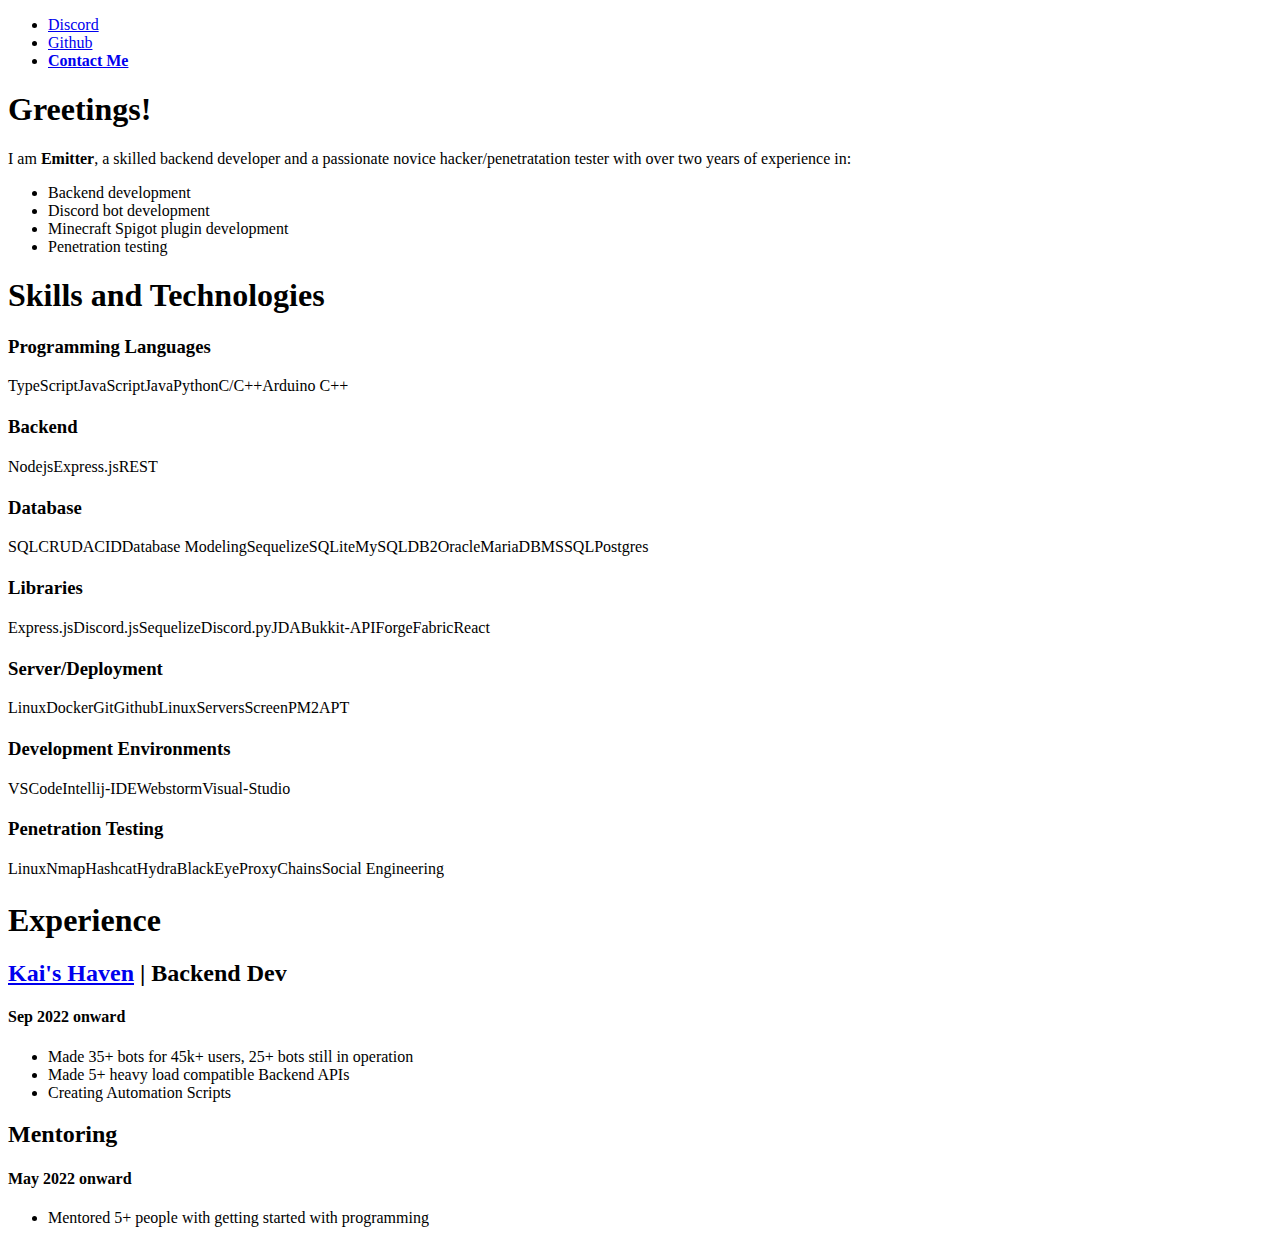
==== index.html @ 0b6a2014 "Update index.html" ====
<!DOCTYPE html>
<html lang="en">

<head>

    <meta charset="UTF-8">
    <meta http-equiv="X-UA-Compatible" content="IE=edge">
    <meta name="viewport" content="width=device-width, initial-scale=1.0">
    <title>Emitter</title>
    <meta name="description" content="Hey there!
    I am Emitter, a backend developer and a Novice hacker/penetratation tester with over 2 years of experience in...">
    <link rel="stylesheet" href="style.css">
    <link rel="shortcut icon" href="https://cdn.discordapp.com/avatars/671016674668838952/3778fc63e6843fc7a1f00087b2a04931.webp?size=512" type="image/x-icon">
    <meta property="og:video" content="https://cdn.discordapp.com/avatars/671016674668838952/3778fc63e6843fc7a1f00087b2a04931.webp?size=512">

</head>

<body>
    <div class="main">

        <nav class="nav">
            <ul class="container">
                <li><a href="https://discord.com/users/671016674668838952" target="_blank">Discord</a></li>
                <li><a href="https://github.com/Emitter-166" target="_blank">Github</a></li>
                <li><a href="mailto:xperimentschaftler@gmail.com" target="_blank"><strong class="link-color">Contact Me</strong></a></li>
            </ul>
        </nav>

        <div class="container intro">
            <h1>Greetings!</h1>
            <p>I am <strong class="white">Emitter</strong>, a skilled backend developer and a passionate novice hacker/penetratation tester with over two years of experience in:</p>

            <ul>
                <li>Backend development</li>
                <li>Discord bot development</li>
                <li>Minecraft Spigot plugin development</li>
                <li>Penetration testing</li>
            </ul>

        </div>

        <div class="container skills">
            <h1 class="section-header white ">Skills and Technologies</h1>

            <h3>Programming Languages</h3>
            <p>TypeScriptㅤJavaScriptㅤJavaㅤPythonㅤC/C++ㅤArduino C++</p>

            <h3>Backend</h3>
            <p>NodejsㅤExpress.jsㅤREST</p>

            <h3>Database</h3>
            <p>SQLㅤCRUDㅤACIDㅤDatabase ModelingㅤSequelizeㅤSQLiteㅤMySQLㅤDB2ㅤOracleㅤMariaDBㅤMSSQLㅤPostgres</p>

            <h3>Libraries</h3>
            <p>Express.jsㅤDiscord.jsㅤSequelizeㅤDiscord.pyㅤJDAㅤBukkit-APIㅤForgeㅤFabricㅤReact</p>

            <h3>Server/Deployment</h3>
            <p>LinuxㅤDockerㅤGitㅤGithubㅤLinuxㅤServersㅤScreenㅤPM2ㅤAPT</p>

            <h3>Development Environments</h3>
            <p>VSCodeㅤIntellij-IDEㅤWebstormㅤVisual-Studio</p>

            <h3>Penetration Testing</h3>
            <p>LinuxㅤNmapㅤHashcatㅤHydraㅤBlackEyeㅤProxyChainsㅤSocial Engineering</p>
        </div>


        <div class="container experiences">
            <h1 class="section-header white">Experience</h1>

            <div class="experience">
                <h2><a href="https://discord.gg/kai-haven" target="_blank">Kai's Haven</a> | Backend Dev</h2>
                <h4>Sep 2022 onward</h4>
                <ul>
                    <li>Made 35+ bots for 45k+ users, 25+ bots still in operation</li>
                    <li>Made 5+ heavy load compatible Backend APIs</li>
                    <li>Creating Automation Scripts</li>
                </ul>
            </div>

            <div class="experience">
                <h2>Mentoring</h2>
                <h4>May 2022 onward</h4>
                <ul>
                    <li>Mentored 5+ people with getting started with programming</li>
                </ul>
            </div>

        </div>

    </div>
</body>

</html>
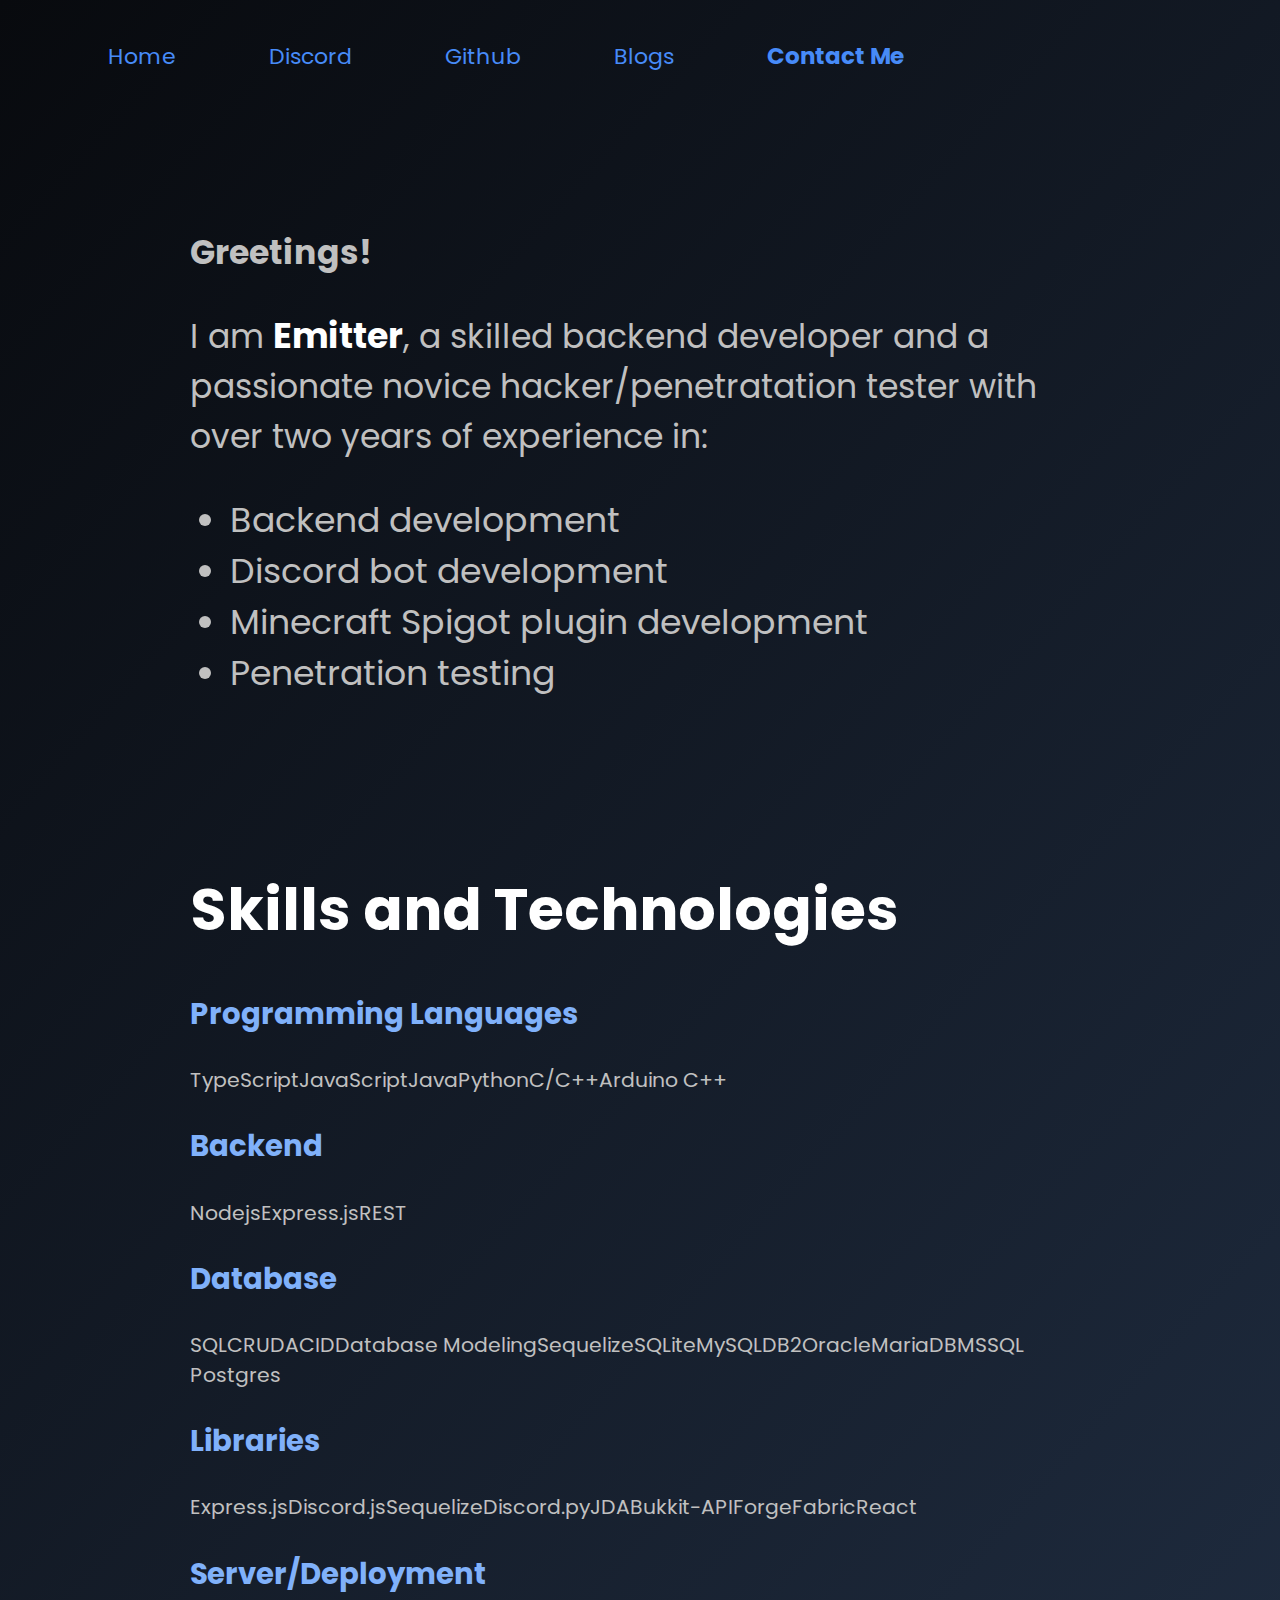
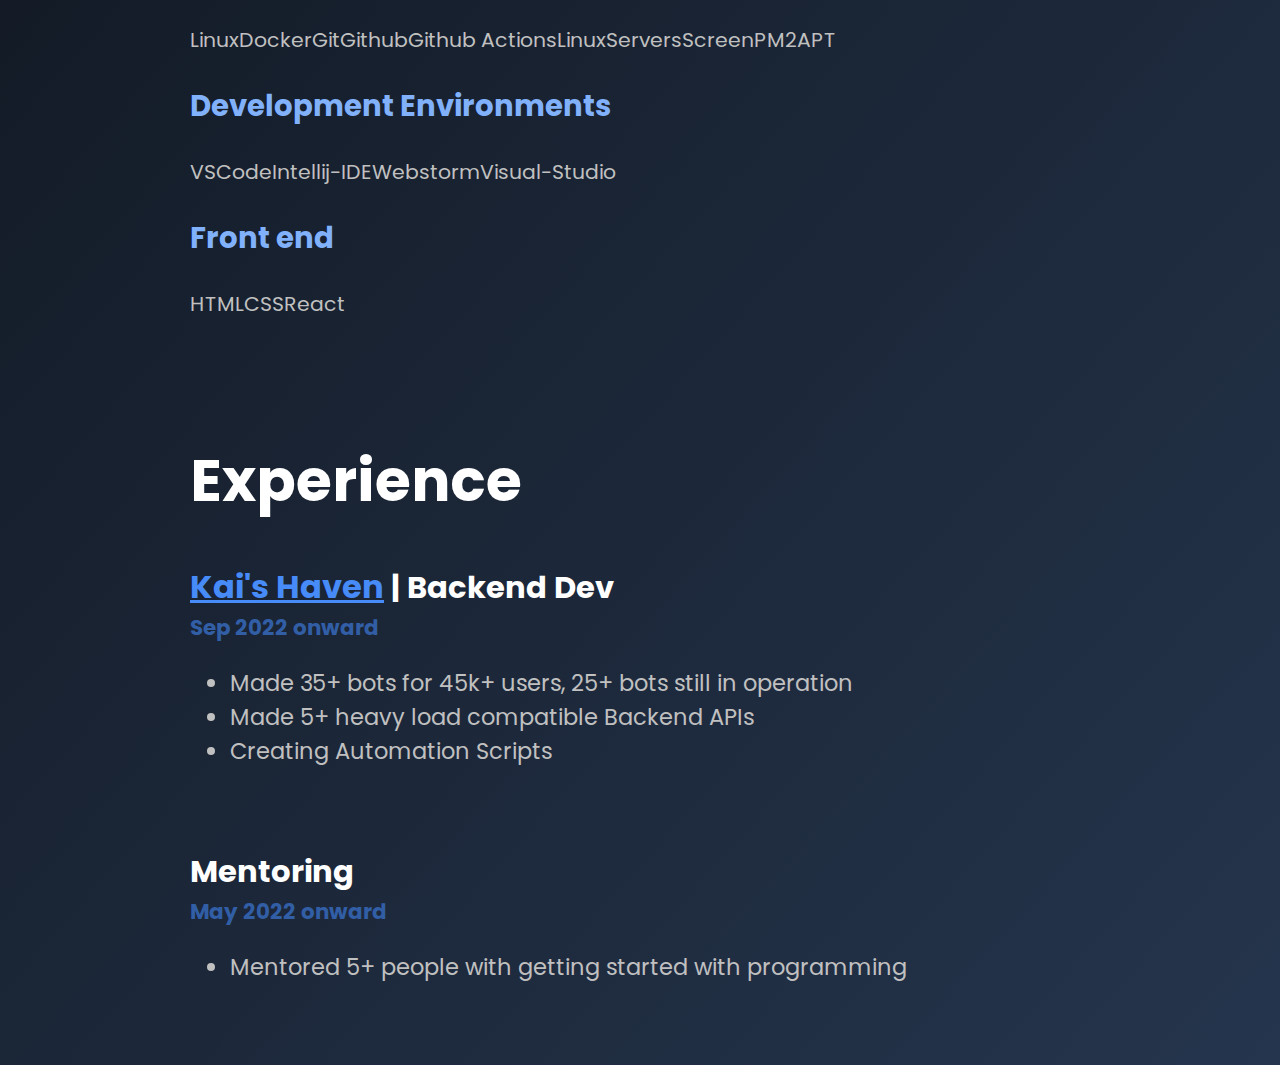
==== commit 34eca720: "." ====
--- a/index.html
+++ b/index.html
@@ -20,8 +20,10 @@
 
         <nav class="nav">
             <ul class="container">
+                <li><a href="/index.html">Home</a></li>
                 <li><a href="https://discord.com/users/671016674668838952" target="_blank">Discord</a></li>
                 <li><a href="https://github.com/Emitter-166" target="_blank">Github</a></li>
+                <li><a href="/blogs.html">Blogs</a></li>
                 <li><a href="mailto:xperimentschaftler@gmail.com" target="_blank"><strong class="link-color">Contact Me</strong></a></li>
             </ul>
         </nav>
@@ -55,13 +57,13 @@
             <p>Express.jsㅤDiscord.jsㅤSequelizeㅤDiscord.pyㅤJDAㅤBukkit-APIㅤForgeㅤFabricㅤReact</p>
 
             <h3>Server/Deployment</h3>
-            <p>LinuxㅤDockerㅤGitㅤGithubㅤLinuxㅤServersㅤScreenㅤPM2ㅤAPT</p>
+            <p>LinuxㅤDockerㅤGitㅤGithubㅤGithub ActionsㅤLinuxㅤServersㅤScreenㅤPM2ㅤAPT</p>
 
             <h3>Development Environments</h3>
             <p>VSCodeㅤIntellij-IDEㅤWebstormㅤVisual-Studio</p>
 
-            <h3>Penetration Testing</h3>
-            <p>LinuxㅤNmapㅤHashcatㅤHydraㅤBlackEyeㅤProxyChainsㅤSocial Engineering</p>
+            <h3>Front end</h3>
+            <p>HTMLㅤCSSㅤReact</p>
         </div>
 
 
--- a/style.css
+++ b/style.css
@@ -0,0 +1,146 @@
+@import url('https://fonts.googleapis.com/css2?family=Poppins:wght@100;400;500;600;700;800&display=swap');
+
+*{
+    color: rgb(192, 192, 192);
+    font-family: Poppins;
+    font-size: 1.05em;
+}
+
+
+body {
+    margin: 0;
+    background-image: linear-gradient(132deg, rgb(8, 10, 14) 0%, rgb(37, 53, 77) 100%);
+    background-repeat: no-repeat;
+
+}
+
+.main {
+    min-height: 100vh;
+    height: 100%vh;
+}
+
+.container{
+    max-width: 900px;
+    margin: 0 auto;
+}
+
+.nav li{
+    display: inline;
+}
+
+.nav {
+    padding: 2em 0;
+    margin-left: -15em;
+}
+
+.nav a{
+    text-decoration: none;
+    color: rgb(71, 139, 248);
+    font-size: 22px;
+    padding: .25em 2em;
+    border-radius: 4px;
+
+}
+
+.nav a:hover{
+    transition: 150ms;
+    background-color: rgba(71, 139, 248, .3);
+    text-decoration: underline;
+}
+
+.link-color {
+    color:rgb(71, 139, 248);
+}
+
+.white{
+    color: white;
+}
+
+.intro{
+    font-size: 1.7em;
+    padding: 3em;
+}
+
+.section-header{
+    font-size: 3em;
+    font-weight: bold;
+}
+
+.skills h3{
+    font-weight: bold;
+    color: rgb(128, 177, 250);
+    font-size: 1.5em;
+}
+
+.skills {
+    padding-bottom: 3em;
+}
+
+.experience {
+    margin-bottom: 4em;
+}
+.experience h2{
+    font-weight: bold;
+    font-size: 1.5em;
+    color: white;
+    margin-bottom: 0;
+
+}
+
+.experience h2 a{
+    color:rgb(71, 139, 248);
+}
+
+.experience h4{
+    margin: 0%;
+    color:rgb(49, 94, 165);
+}
+
+.blogs{
+    margin-top: 2em;
+}
+
+.blog h2{
+    color: white
+}
+
+.blog-list{
+    margin-top: 0 1em;
+}
+
+
+.blog-list a{
+    color: rgb(71, 139, 248);
+    text-decoration-line: underline;
+}
+
+.blog-list h2{
+    margin: 0;
+}
+
+.blog-list h4{
+    color:rgb(49, 94, 165);
+    margin: 0;
+}
+
+.blogs li{
+    padding: 1em;
+    border-radius: 10px;
+    list-style: none;
+}
+
+.blogs li:hover{
+    transition: 150ms;
+    background-color:rgba(71, 139, 248, .3) ;
+}
+
+.blog-container{
+    margin: 0 auto;
+    max-width: 1500px; 
+} 
+
+input[type="checkbox"]{
+    width: 20px;
+    height: 20px;
+}
+  
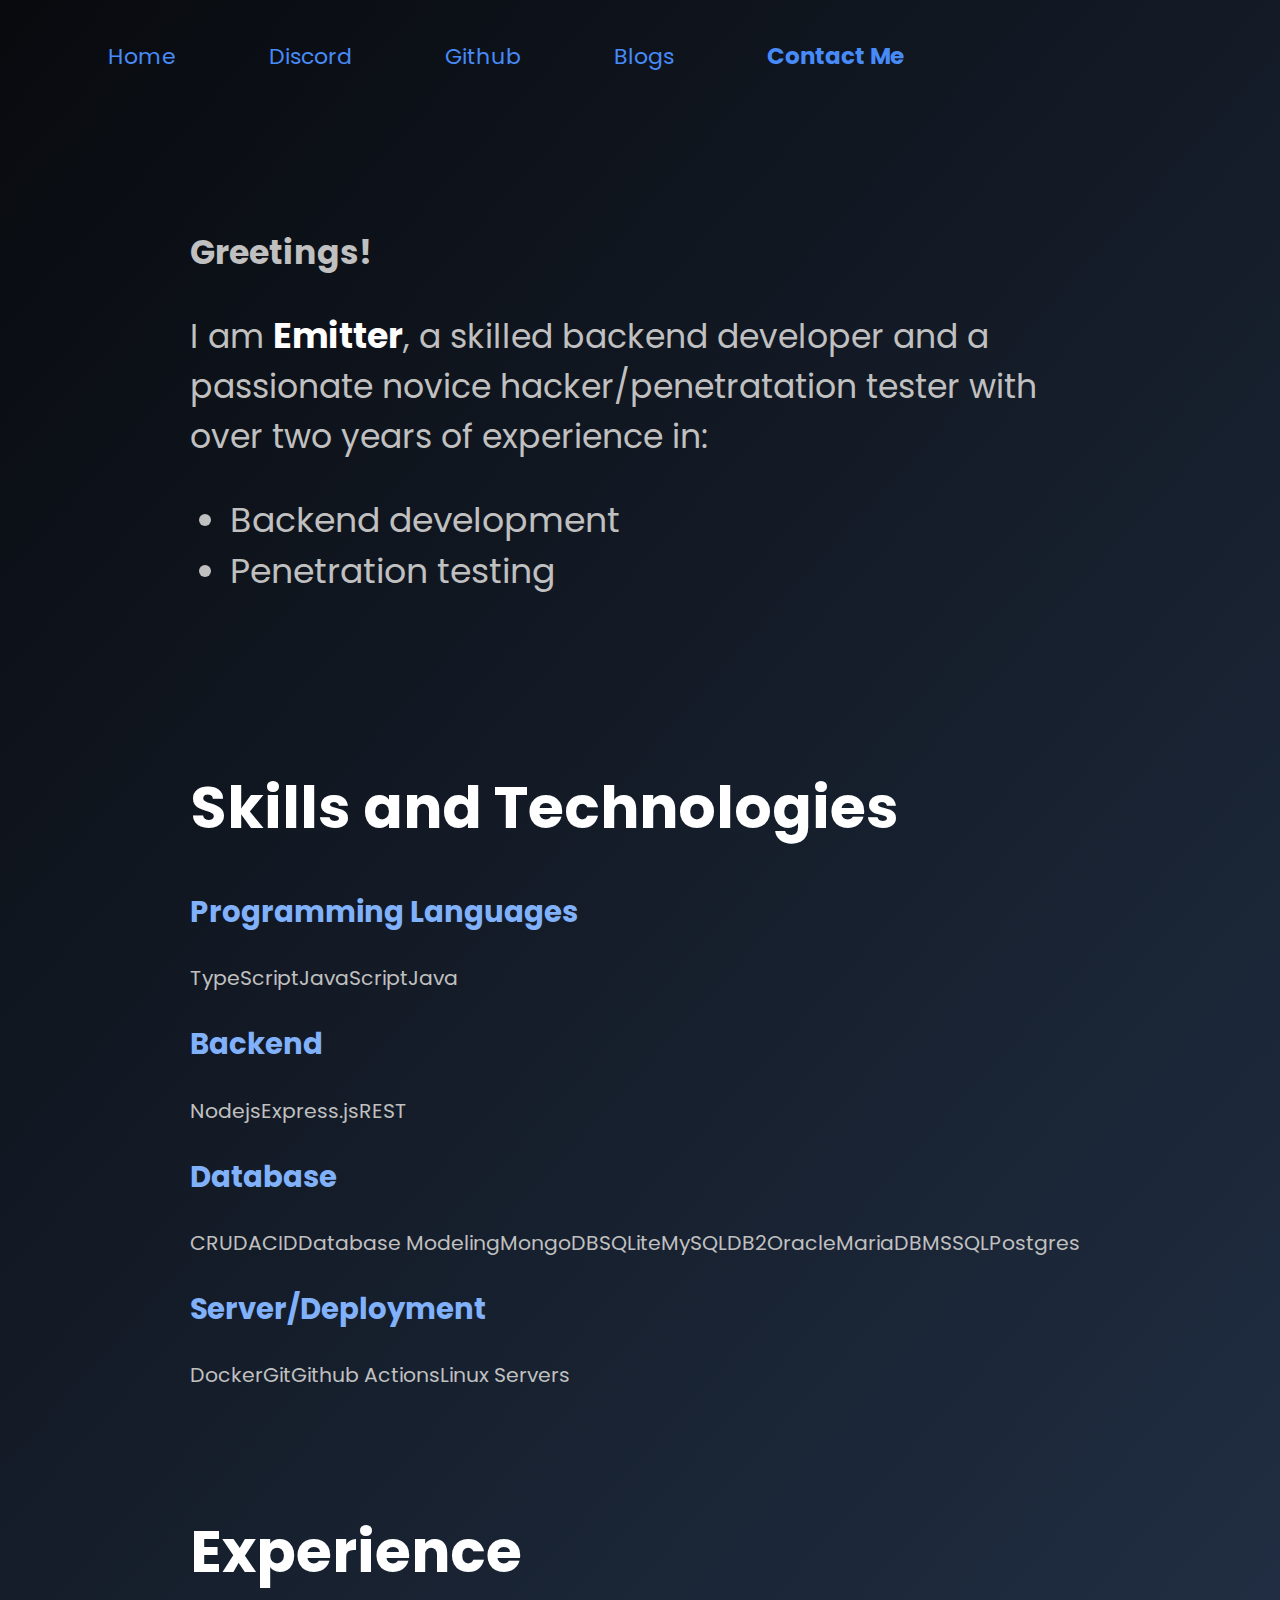
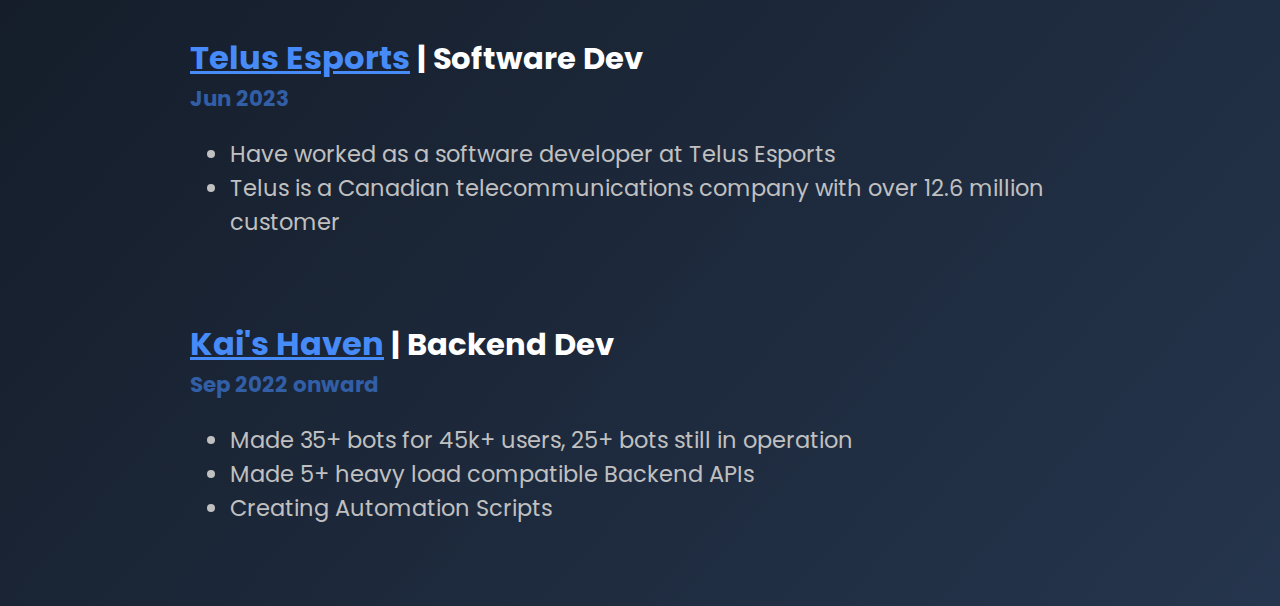
==== commit 9003adc0: "cleaned some skills" ====
--- a/index.html
+++ b/index.html
@@ -34,8 +34,6 @@
 
             <ul>
                 <li>Backend development</li>
-                <li>Discord bot development</li>
-                <li>Minecraft Spigot plugin development</li>
                 <li>Penetration testing</li>
             </ul>
 
@@ -45,30 +43,31 @@
             <h1 class="section-header white ">Skills and Technologies</h1>
 
             <h3>Programming Languages</h3>
-            <p>TypeScriptㅤJavaScriptㅤJavaㅤPythonㅤC/C++ㅤArduino C++</p>
+            <p>TypeScriptㅤJavaScriptㅤJava</p>
 
             <h3>Backend</h3>
             <p>NodejsㅤExpress.jsㅤREST</p>
 
             <h3>Database</h3>
-            <p>SQLㅤCRUDㅤACIDㅤDatabase ModelingㅤSequelizeㅤSQLiteㅤMySQLㅤDB2ㅤOracleㅤMariaDBㅤMSSQLㅤPostgres</p>
-
-            <h3>Libraries</h3>
-            <p>Express.jsㅤDiscord.jsㅤSequelizeㅤDiscord.pyㅤJDAㅤBukkit-APIㅤForgeㅤFabricㅤReact</p>
+            <p>CRUDㅤACIDㅤDatabase ModelingㅤMongoDBㅤSQLiteㅤMySQLㅤDB2ㅤOracleㅤMariaDBㅤMSSQLㅤPostgres</p>
 
             <h3>Server/Deployment</h3>
-            <p>LinuxㅤDockerㅤGitㅤGithubㅤGithub ActionsㅤLinuxㅤServersㅤScreenㅤPM2ㅤAPT</p>
+            <p>DockerㅤGitㅤGithub ActionsㅤLinux Serversㅤ</p>
 
-            <h3>Development Environments</h3>
-            <p>VSCodeㅤIntellij-IDEㅤWebstormㅤVisual-Studio</p>
-
-            <h3>Front end</h3>
-            <p>HTMLㅤCSSㅤReact</p>
         </div>
 
 
         <div class="container experiences">
             <h1 class="section-header white">Experience</h1>
+
+            <div class="experience">
+                <h2><a href="http://telus.com/" target="_blank">Telus Esports</a> | Software Dev</h2>
+                <h4>Jun 2023</h4>
+                <ul>
+                    <li>Have worked as a software developer at Telus Esports</li>
+                    <li>Telus is a Canadian telecommunications company with over 12.6 million customer</li>
+                </ul>
+            </div>
 
             <div class="experience">
                 <h2><a href="https://discord.gg/kai-haven" target="_blank">Kai's Haven</a> | Backend Dev</h2>
@@ -80,14 +79,6 @@
                 </ul>
             </div>
 
-            <div class="experience">
-                <h2>Mentoring</h2>
-                <h4>May 2022 onward</h4>
-                <ul>
-                    <li>Mentored 5+ people with getting started with programming</li>
-                </ul>
-            </div>
-
         </div>
 
     </div>
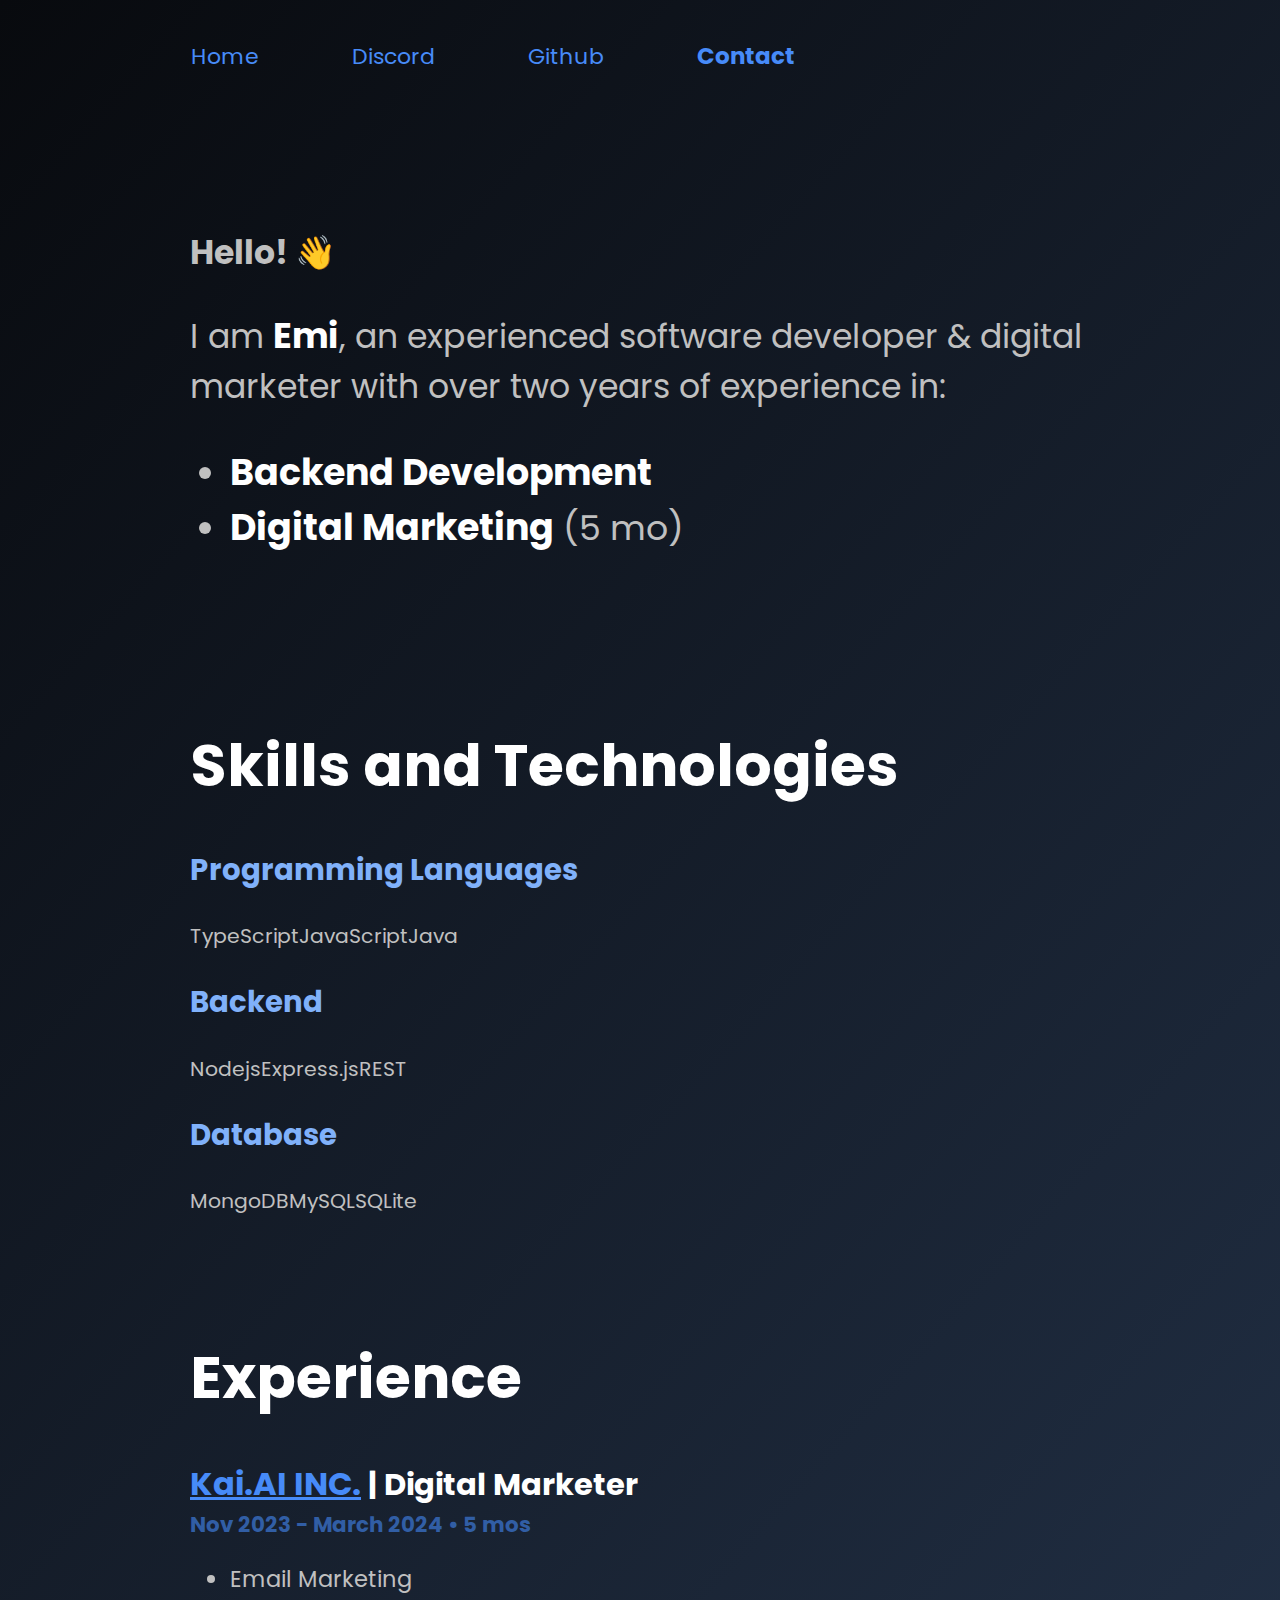
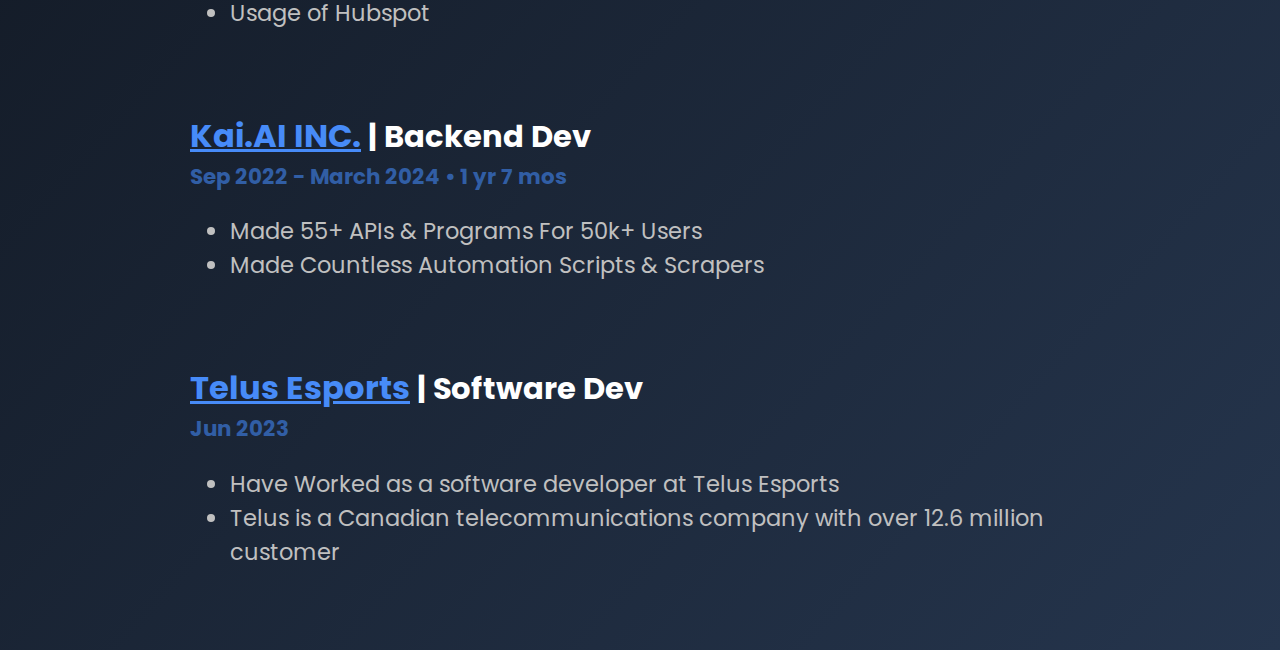
==== commit ebfb714f: "updated to the latest information" ====
--- a/index.html
+++ b/index.html
@@ -23,18 +23,19 @@
                 <li><a href="/index.html">Home</a></li>
                 <li><a href="https://discord.com/users/671016674668838952" target="_blank">Discord</a></li>
                 <li><a href="https://github.com/Emitter-166" target="_blank">Github</a></li>
-                <li><a href="/blogs.html">Blogs</a></li>
-                <li><a href="mailto:xperimentschaftler@gmail.com" target="_blank"><strong class="link-color">Contact Me</strong></a></li>
+                <!-- <li><a href="/blogs.html">Blogs</a></li> -->
+                <!-- <li><a href="/donate.html" target="_blank">Donate</a></li> -->
+                <li><a href="mailto:xperimentschaftler@gmail.com" target="_blank"><strong class="link-color">Contact</strong></a></li>
             </ul>
         </nav>
 
         <div class="container intro">
-            <h1>Greetings!</h1>
-            <p>I am <strong class="white">Emitter</strong>, a skilled backend developer and a passionate novice hacker/penetratation tester with over two years of experience in:</p>
+            <h1>Hello! 👋</h1>
+            <p>I am <strong class="white">Emi</strong>, an experienced software developer & digital marketer with over two years of experience in:</p>
 
             <ul>
-                <li>Backend development</li>
-                <li>Penetration testing</li>
+                <li><strong class="white">Backend Development</strong></li>
+                <li><strong class="white">Digital Marketing</strong> (5 mo)</li>
             </ul>
 
         </div>
@@ -49,11 +50,7 @@
             <p>NodejsㅤExpress.jsㅤREST</p>
 
             <h3>Database</h3>
-            <p>CRUDㅤACIDㅤDatabase ModelingㅤMongoDBㅤSQLiteㅤMySQLㅤDB2ㅤOracleㅤMariaDBㅤMSSQLㅤPostgres</p>
-
-            <h3>Server/Deployment</h3>
-            <p>DockerㅤGitㅤGithub ActionsㅤLinux Serversㅤ</p>
-
+            <p>MongoDBㅤMySQLㅤSQLite</p>
         </div>
 
 
@@ -61,21 +58,29 @@
             <h1 class="section-header white">Experience</h1>
 
             <div class="experience">
-                <h2><a href="http://telus.com/" target="_blank">Telus Esports</a> | Software Dev</h2>
-                <h4>Jun 2023</h4>
+                <h2><a href="https://kai.ai/" target="_blank"> Kai.AI INC.</a> | Digital Marketer</h2>
+                <h4>Nov 2023 - March 2024 • 5 mos</h4>
                 <ul>
-                    <li>Have worked as a software developer at Telus Esports</li>
-                    <li>Telus is a Canadian telecommunications company with over 12.6 million customer</li>
+                    <li>Email Marketing</li>
+                    <li>Usage of Hubspot</li>
                 </ul>
             </div>
 
             <div class="experience">
-                <h2><a href="https://discord.gg/kai-haven" target="_blank">Kai's Haven</a> | Backend Dev</h2>
-                <h4>Sep 2022 onward</h4>
+                <h2><a href="https://kai.ai/" target="_blank"> Kai.AI INC.</a> | Backend Dev</h2>
+                <h4>Sep 2022 - March 2024 • 1 yr 7 mos</h4>
                 <ul>
-                    <li>Made 35+ bots for 45k+ users, 25+ bots still in operation</li>
-                    <li>Made 5+ heavy load compatible Backend APIs</li>
-                    <li>Creating Automation Scripts</li>
+                    <li>Made 55+ APIs & Programs For 50k+ Users</li>
+                    <li>Made Countless Automation Scripts & Scrapers</li>
+                </ul>
+            </div>            
+
+            <div class="experience">
+                <h2><a href="http://telus.com/" target="_blank">Telus Esports</a> | Software Dev</h2>
+                <h4>Jun 2023</h4>
+                <ul>
+                    <li>Have Worked as a software developer at Telus Esports</li>
+                    <li>Telus is a Canadian telecommunications company with over 12.6 million customer</li>
                 </ul>
             </div>
 
--- a/style.css
+++ b/style.css
@@ -30,7 +30,7 @@
 
 .nav {
     padding: 2em 0;
-    margin-left: -15em;
+    margin-left: -6.5em;
 }
 
 .nav a{
@@ -143,4 +143,3 @@
     width: 20px;
     height: 20px;
 }
-  
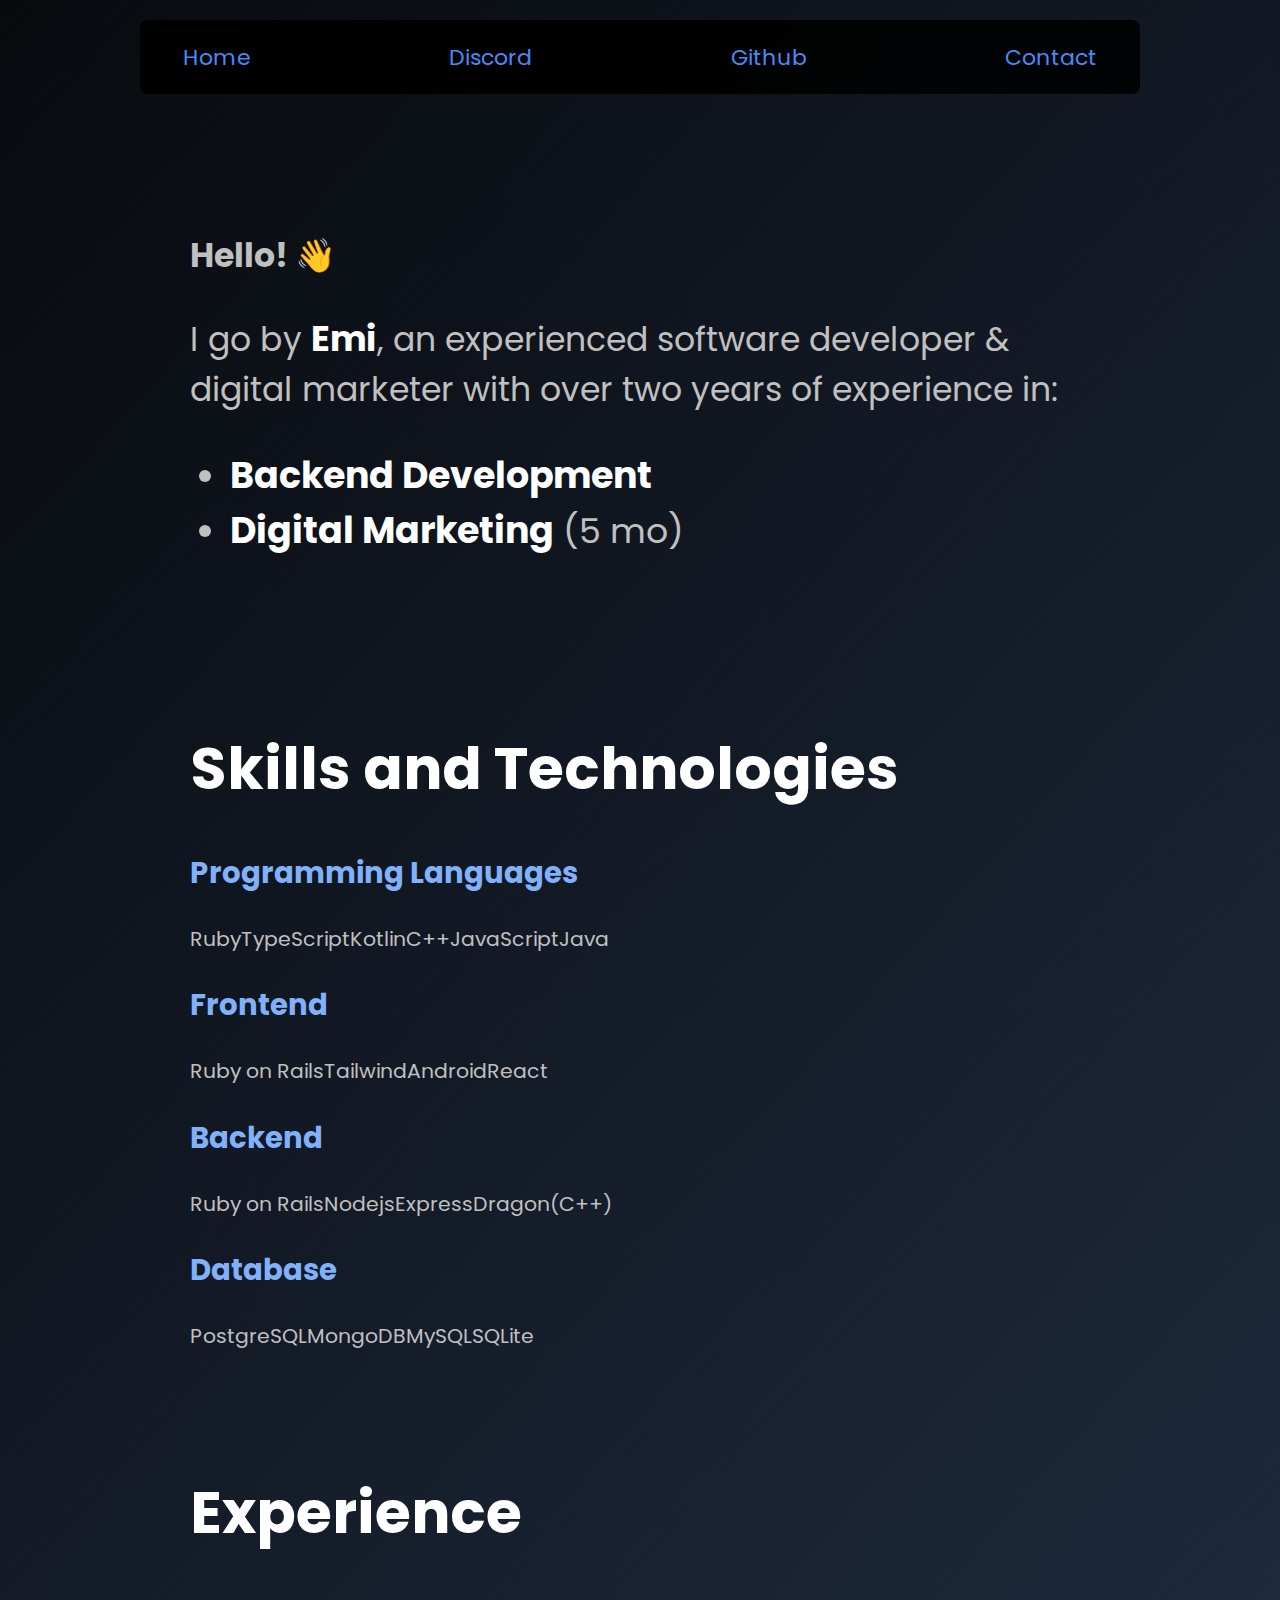
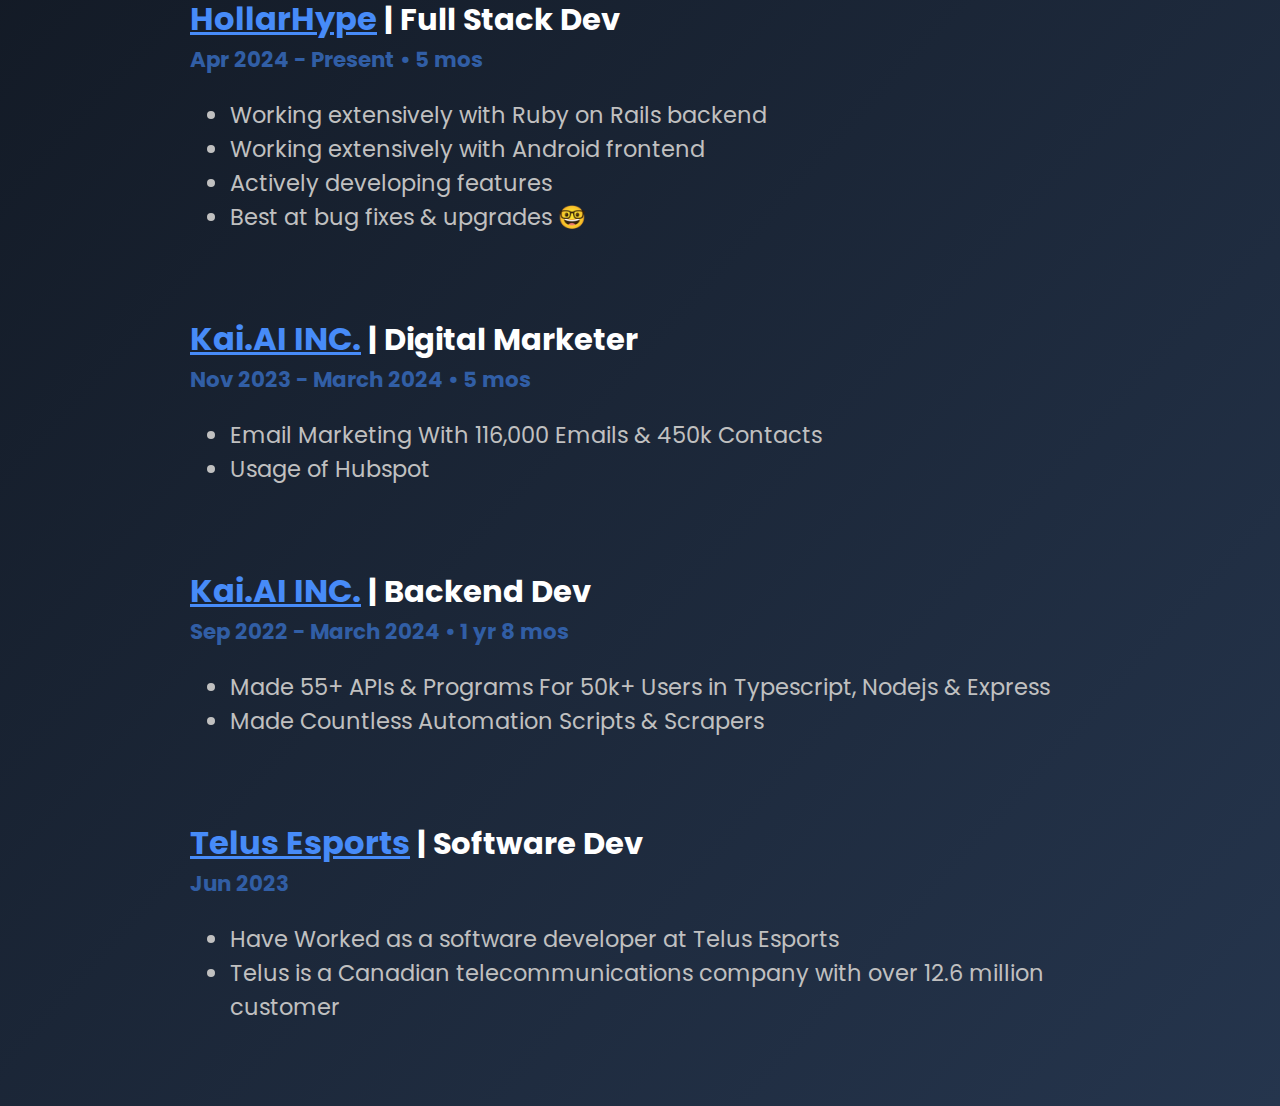
==== commit 851b4403: "Made navbar better" ====
--- a/index.html
+++ b/index.html
@@ -5,10 +5,10 @@
 
     <meta charset="UTF-8">
     <meta http-equiv="X-UA-Compatible" content="IE=edge">
-    <meta name="viewport" content="width=device-width, initial-scale=1.0">
-    <title>Emitter</title>
+    <meta name="viewport" content="width=1200">
+    <title>Emi</title>
     <meta name="description" content="Hey there!
-    I am Emitter, a backend developer and a Novice hacker/penetratation tester with over 2 years of experience in...">
+    I am Emi, an experienced software developer & digital marketer with over two years of experience in...">
     <link rel="stylesheet" href="style.css">
     <link rel="shortcut icon" href="https://cdn.discordapp.com/avatars/671016674668838952/3778fc63e6843fc7a1f00087b2a04931.webp?size=512" type="image/x-icon">
     <meta property="og:video" content="https://cdn.discordapp.com/avatars/671016674668838952/3778fc63e6843fc7a1f00087b2a04931.webp?size=512">
@@ -18,20 +18,20 @@
 <body>
     <div class="main">
 
-        <nav class="nav">
-            <ul class="container">
+        <nav class="nav-container">
+            <ul class="nav">
                 <li><a href="/index.html">Home</a></li>
                 <li><a href="https://discord.com/users/671016674668838952" target="_blank">Discord</a></li>
                 <li><a href="https://github.com/Emitter-166" target="_blank">Github</a></li>
                 <!-- <li><a href="/blogs.html">Blogs</a></li> -->
                 <!-- <li><a href="/donate.html" target="_blank">Donate</a></li> -->
-                <li><a href="mailto:xperimentschaftler@gmail.com" target="_blank"><strong class="link-color">Contact</strong></a></li>
+                <li><a href="mailto:xperimentschaftler@gmail.com" target="_blank">Contact</a></li>
             </ul>
         </nav>
 
         <div class="container intro">
             <h1>Hello! 👋</h1>
-            <p>I am <strong class="white">Emi</strong>, an experienced software developer & digital marketer with over two years of experience in:</p>
+            <p>I go by <strong class="white">Emi</strong>, an experienced software developer & digital marketer with over two years of experience in:</p>
 
             <ul>
                 <li><strong class="white">Backend Development</strong></li>
@@ -44,33 +44,57 @@
             <h1 class="section-header white ">Skills and Technologies</h1>
 
             <h3>Programming Languages</h3>
-            <p>TypeScriptㅤJavaScriptㅤJava</p>
+            <p>RubyㅤTypeScriptㅤKotlinㅤC++ㅤJavaScriptㅤJava</p>
+
+            <h3>Frontend</h3>
+            <p>Ruby on RailsㅤTailwindㅤAndroidㅤReact</p>
 
             <h3>Backend</h3>
-            <p>NodejsㅤExpress.jsㅤREST</p>
+            <p>Ruby on RailsㅤNodejsㅤExpressㅤDragon(C++)</p>
 
             <h3>Database</h3>
-            <p>MongoDBㅤMySQLㅤSQLite</p>
+            <p>PostgreSQLㅤMongoDBㅤMySQLㅤSQLite</p>
         </div>
 
 
         <div class="container experiences">
             <h1 class="section-header white">Experience</h1>
 
+            <!-- <div class="experience">
+                <h2><a href="https://www.hollarhype.com/" target="_blank">HollarHype</a> | Digital Marketer</h2>
+                <h4>Apr 2024 - Present • 2 mos</h4>
+                <ul>
+                    <li>Worked extensively with Ruby on Rails backend</li>
+                    <li>Upgraded Rails from v5</li>
+                    <li>Worked partially with android frontend</li>
+                </ul>
+            </div> -->
+
+            <div class="experience">
+                <h2><a href="https://www.hollarhype.com/" target="_blank">HollarHype</a> | Full Stack Dev</h2>
+                <h4>Apr 2024 - Present • 5 mos</h4>
+                <ul>
+                    <li>Working extensively with Ruby on Rails backend</li>
+                    <li>Working extensively with Android frontend</li>
+                    <li>Actively developing features</li>
+                    <li>Best at bug fixes & upgrades 🤓</li>
+                </ul>
+            </div>
+
             <div class="experience">
                 <h2><a href="https://kai.ai/" target="_blank"> Kai.AI INC.</a> | Digital Marketer</h2>
                 <h4>Nov 2023 - March 2024 • 5 mos</h4>
                 <ul>
-                    <li>Email Marketing</li>
+                    <li>Email Marketing With 116,000 Emails & 450k Contacts</li>
                     <li>Usage of Hubspot</li>
                 </ul>
             </div>
 
             <div class="experience">
                 <h2><a href="https://kai.ai/" target="_blank"> Kai.AI INC.</a> | Backend Dev</h2>
-                <h4>Sep 2022 - March 2024 • 1 yr 7 mos</h4>
+                <h4>Sep 2022 - March 2024 • 1 yr 8 mos</h4>
                 <ul>
-                    <li>Made 55+ APIs & Programs For 50k+ Users</li>
+                    <li>Made 55+ APIs & Programs For 50k+ Users in Typescript, Nodejs & Express</li>
                     <li>Made Countless Automation Scripts & Scrapers</li>
                 </ul>
             </div>            
--- a/style.css
+++ b/style.css
@@ -24,28 +24,38 @@
     margin: 0 auto;
 }
 
-.nav li{
-    display: inline;
+.nav li {
+    list-style: none;
+    margin: 0 1em;
 }
 
 .nav {
-    padding: 2em 0;
-    margin-left: -6.5em;
+    display: flex;
+    justify-content: space-between;
+    align-items: center;
+    padding: 1em 0;
+    background-color: rgba(0, 0, 0, 0.9);
+    border-radius: 8px;
 }
 
-.nav a{
+.nav a {
     text-decoration: none;
     color: rgb(71, 139, 248);
     font-size: 22px;
-    padding: .25em 2em;
+    padding: 0.5em 1em;
     border-radius: 4px;
-
+    transition: background-color 150ms, color 150ms;
 }
 
-.nav a:hover{
-    transition: 150ms;
-    background-color: rgba(71, 139, 248, .3);
-    text-decoration: underline;
+.nav a:hover {
+    background-color: rgba(71, 139, 248, 0.3);
+    color: rgb(255, 255, 255);
+}
+
+.nav-container {
+    max-width: 1000px;
+    margin: 0 auto;
+    padding: 0 2em;
 }
 
 .link-color {
@@ -143,3 +153,29 @@
     width: 20px;
     height: 20px;
 }
+
+footer {
+    background-color: rgb(8, 10, 14);
+    color: rgb(192, 192, 192);
+    padding: 2em 0;
+    /* position: fixed; */
+    bottom: 0;
+    width: 100%;
+}
+
+footer .container {
+    display: flex;
+    justify-content: space-between;
+    align-items: center;
+}
+
+footer p {
+    margin: 0;
+}
+
+@media only screen and (max-width: 768px) {
+    body {
+        width: 1200px;
+        overflow-x: auto;
+    }
+}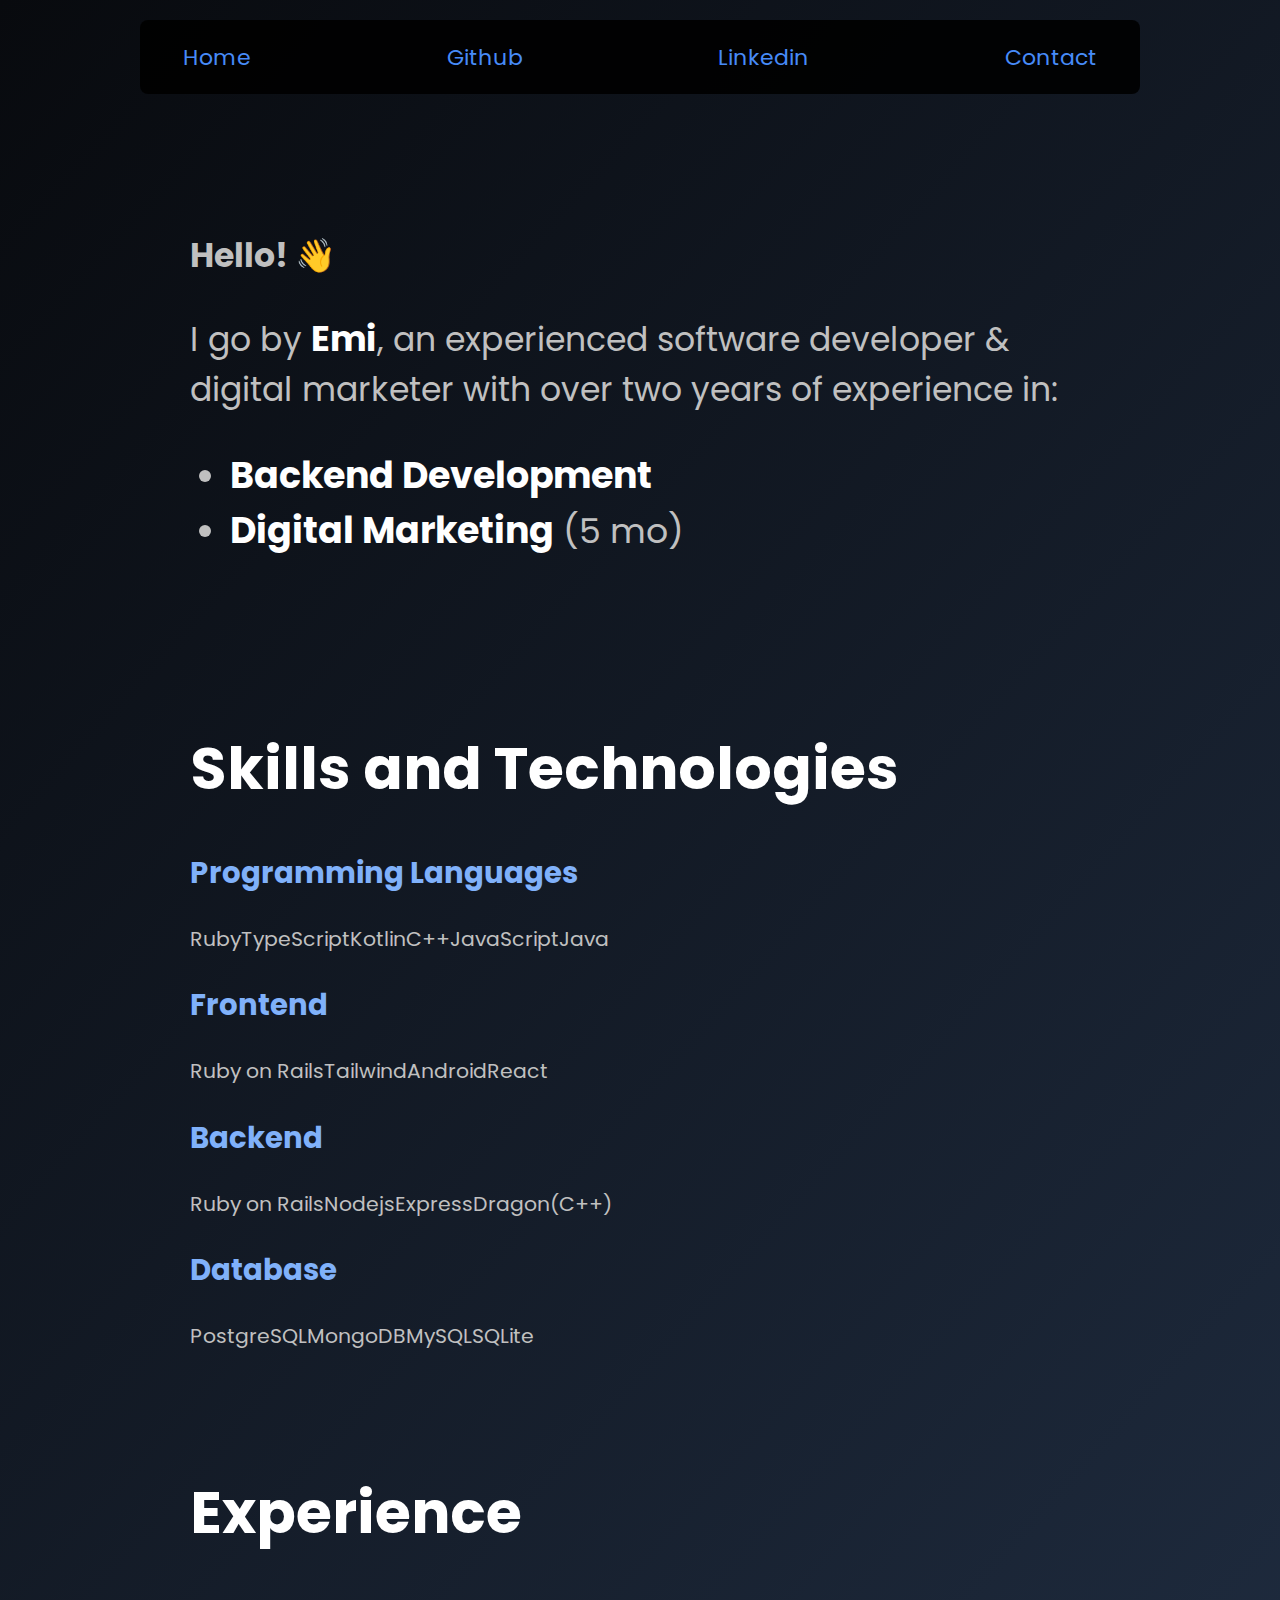
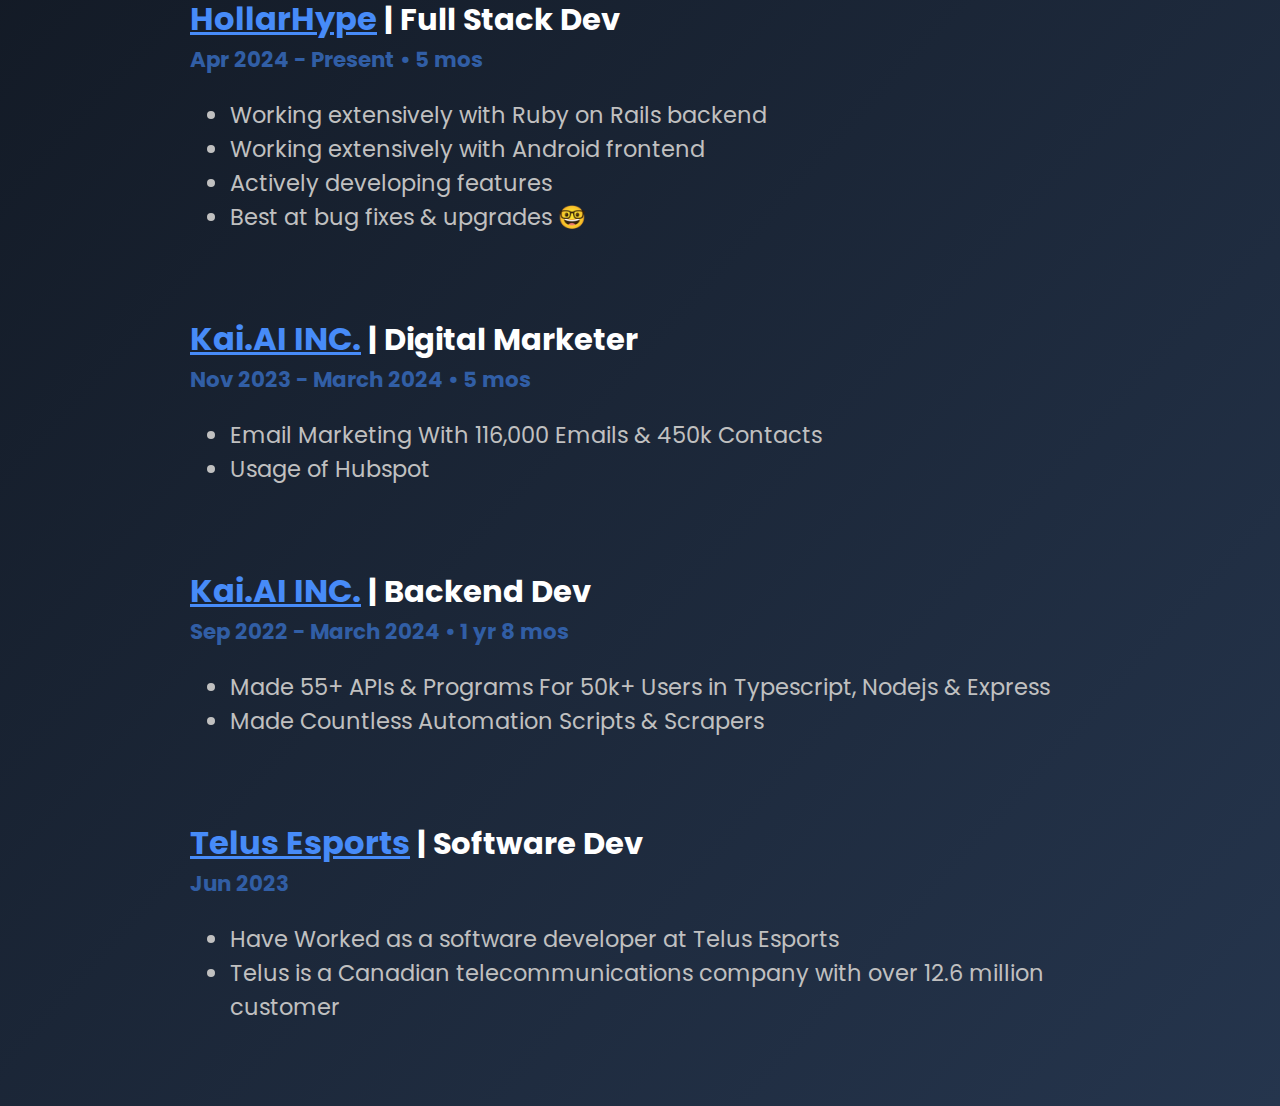
==== commit 9bbb9cc3: "Added linkedin and removed discord" ====
--- a/index.html
+++ b/index.html
@@ -21,10 +21,11 @@
         <nav class="nav-container">
             <ul class="nav">
                 <li><a href="/index.html">Home</a></li>
-                <li><a href="https://discord.com/users/671016674668838952" target="_blank">Discord</a></li>
+                <!-- <li><a href="https://discord.com/users/671016674668838952" target="_blank">Discord</a></li> -->
                 <li><a href="https://github.com/Emitter-166" target="_blank">Github</a></li>
                 <!-- <li><a href="/blogs.html">Blogs</a></li> -->
                 <!-- <li><a href="/donate.html" target="_blank">Donate</a></li> -->
+                <li><a href="https://www.linkedin.com/in/zulqarnayeen-713400245/" target="_blank">Linkedin</a></li>
                 <li><a href="mailto:xperimentschaftler@gmail.com" target="_blank">Contact</a></li>
             </ul>
         </nav>
